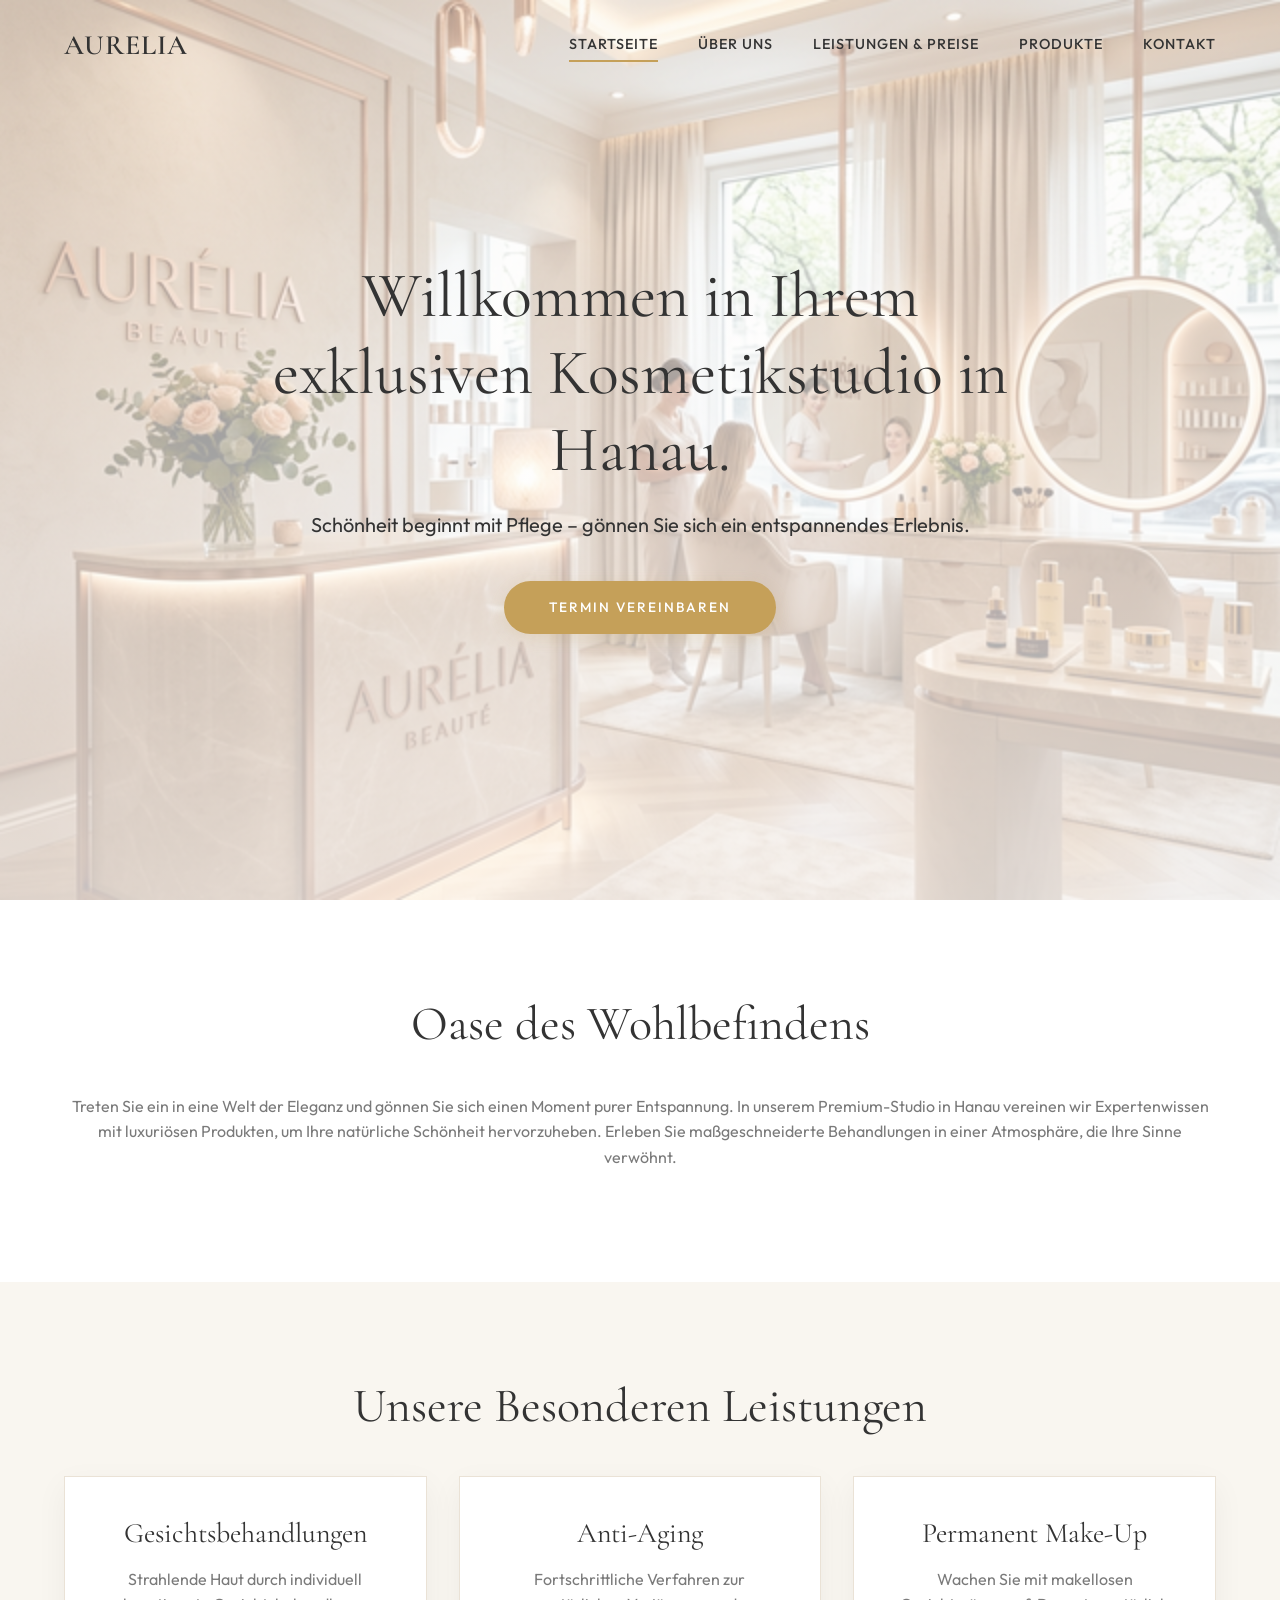
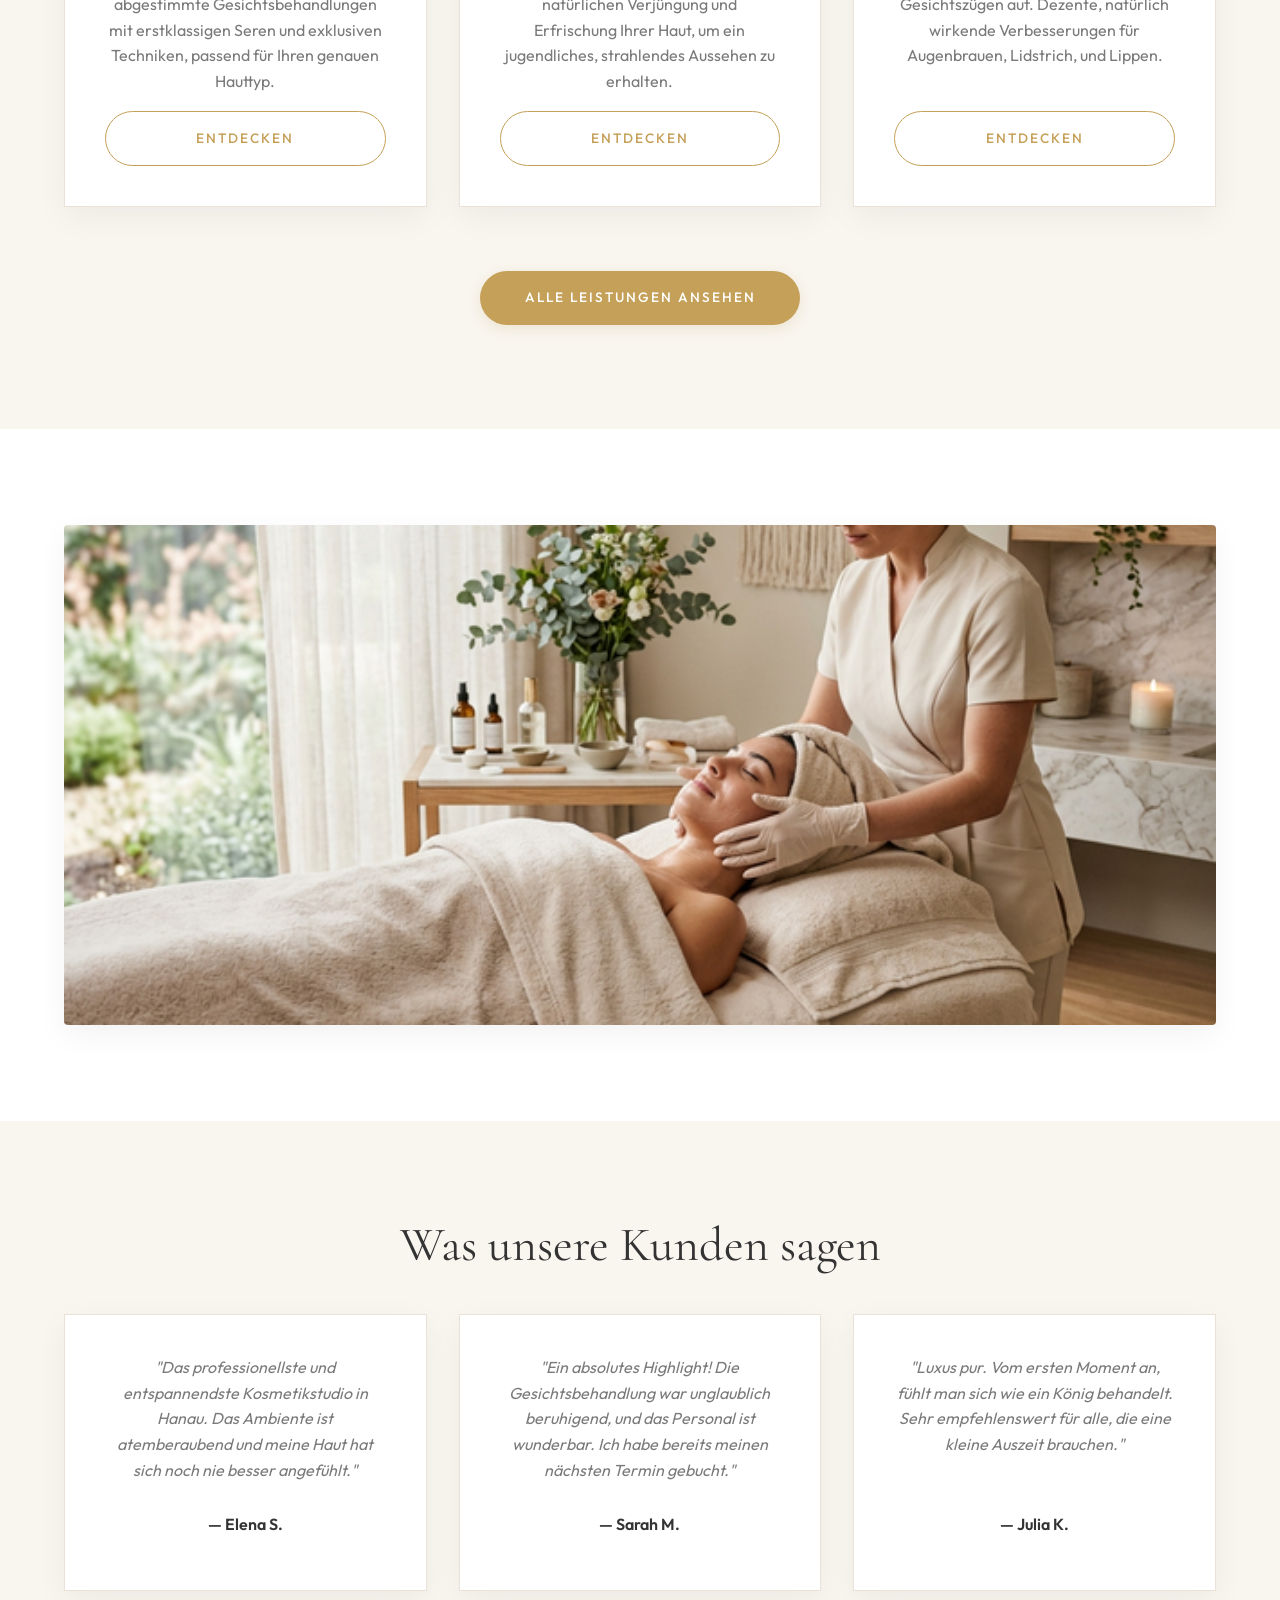
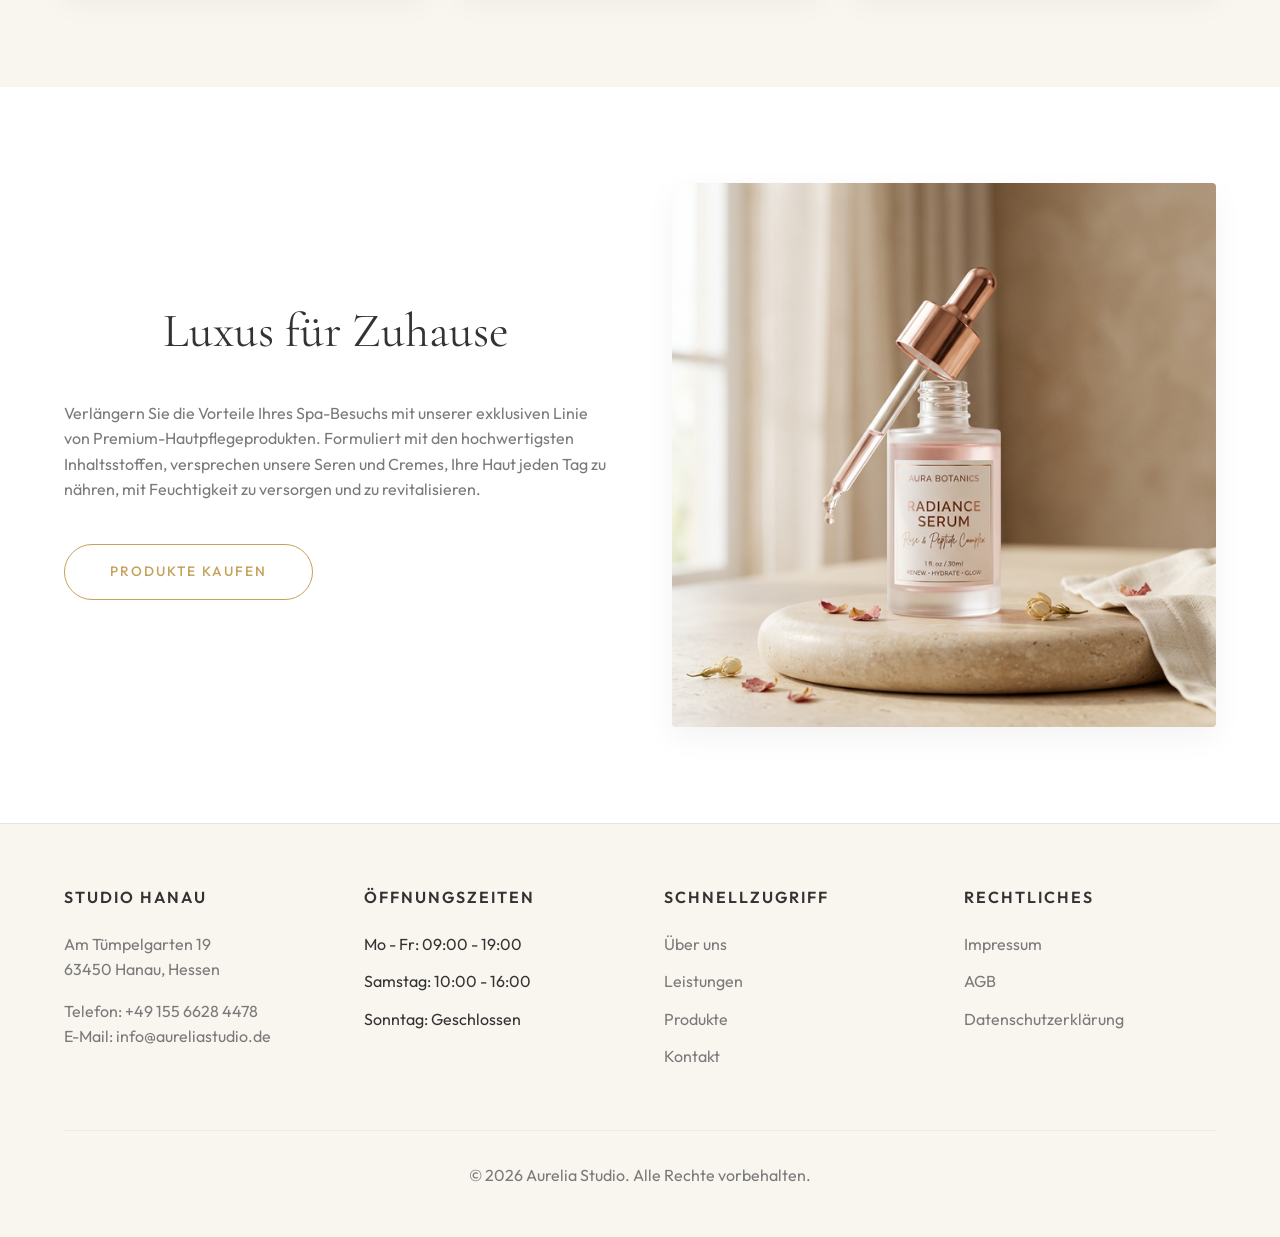
==== index.html @ 26c637f9 "Kosmetik Projekt hochgeladen" ====
<!DOCTYPE html>
<html lang="en">

<head>
    <meta charset="UTF-8">
    <meta name="viewport" content="width=device-width, initial-scale=1.0">
    <title>Exclusive Beauty Studio | Hanau</title>
    <!-- Google Fonts -->
    <link rel="preconnect" href="https://fonts.googleapis.com">
    <link rel="preconnect" href="https://fonts.gstatic.com" crossorigin>
    <link
        href="https://fonts.googleapis.com/css2?family=Cormorant+Garamond:ital,wght@0,300;0,400;0,500;0,600;0,700;1,400&family=Outfit:wght@300;400;500;600&display=swap"
        rel="stylesheet">
    <!-- CSS -->
    <link rel="stylesheet" href="css/styles.css">
</head>

<body>

    <!-- Header Navigation -->
    <header>
        <div class="container nav-container">
            <a href="index.html" class="logo">AURELIA</a>
            <nav class="nav-links">
                <a href="index.html">Startseite</a>
                <a href="about.html">Über uns</a>
                <a href="services.html">Leistungen & Preise</a>
                <a href="products.html">Produkte</a>
                <a href="contact.html">Kontakt</a>
            </nav>
            <button class="mobile-menu-btn">
                <span></span>
                <span></span>
                <span></span>
            </button>
        </div>
    </header>

    <main>
        <!-- Hero Section -->
        <section class="hero">
            <img src="assets/home_hero_studio_1772187780330.png" alt="Cosmetic Studio Hanau" class="hero-img">
            <div class="hero-overlay"></div>
            <div class="container hero-content animate-on-scroll">
                <h1>Willkommen in Ihrem exklusiven Kosmetikstudio in Hanau.</h1>
                <p>Schönheit beginnt mit Pflege – gönnen Sie sich ein entspannendes Erlebnis.</p>
                <a href="contact.html" class="btn btn-primary">Termin vereinbaren</a>
            </div>
        </section>

        <!-- Short Studio Introduction -->
        <section class="section">
            <div class="container text-center max-w-800 animate-on-scroll">
                <h2>Oase des Wohlbefindens</h2>
                <p>Treten Sie ein in eine Welt der Eleganz und gönnen Sie sich einen Moment purer Entspannung. In
                    unserem Premium-Studio
                    in Hanau vereinen wir Expertenwissen mit luxuriösen Produkten, um Ihre natürliche Schönheit
                    hervorzuheben.
                    Erleben Sie maßgeschneiderte Behandlungen in einer Atmosphäre, die Ihre Sinne verwöhnt.</p>
            </div>
        </section>

        <!-- Service Preview -->
        <section class="section section-bg-beige">
            <div class="container">
                <h2 class="animate-on-scroll">Unsere Besonderen Leistungen</h2>
                <div class="grid grid-3">
                    <div class="card animate-on-scroll">
                        <h3>Gesichtsbehandlungen</h3>
                        <p>Strahlende Haut durch individuell abgestimmte Gesichtsbehandlungen mit erstklassigen Seren
                            und exklusiven Techniken, passend
                            für Ihren genauen Hauttyp.</p>
                        <a href="services.html" class="btn btn-outline" style="margin-top:auto;">Entdecken</a>
                    </div>
                    <div class="card animate-on-scroll" style="transition-delay: 0.1s;">
                        <h3>Anti-Aging</h3>
                        <p>Fortschrittliche Verfahren zur natürlichen Verjüngung und Erfrischung Ihrer Haut, um ein
                            jugendliches, strahlendes Aussehen zu erhalten.</p>
                        <a href="services.html" class="btn btn-outline" style="margin-top:auto;">Entdecken</a>
                    </div>
                    <div class="card animate-on-scroll" style="transition-delay: 0.2s;">
                        <h3>Permanent Make-Up</h3>
                        <p>Wachen Sie mit makellosen Gesichtszügen auf. Dezente, natürlich wirkende Verbesserungen für
                            Augenbrauen, Lidstrich,
                            und Lippen.</p>
                        <a href="services.html" class="btn btn-outline" style="margin-top:auto;">Entdecken</a>
                    </div>
                </div>
                <div class="text-center" style="margin-top: 4rem;">
                    <a href="services.html" class="btn btn-primary animate-on-scroll">Alle Leistungen ansehen</a>
                </div>
            </div>
        </section>

        <!-- Highlight Image Section -->
        <section class="section text-center">
            <div class="container">
                <img src="assets/services_treatment_1772187810376.png" alt="Relaxing Facial Treatment"
                    style="width: 100%; max-height: 500px; object-fit: cover; border-radius: 4px; box-shadow: var(--shadow-subtle);"
                    class="animate-on-scroll">
            </div>
        </section>

        <!-- Testimonials -->
        <section class="section section-bg-beige">
            <div class="container">
                <h2 class="animate-on-scroll">Was unsere Kunden sagen</h2>
                <div class="grid grid-3">
                    <div class="card animate-on-scroll">
                        <p style="font-style: italic; margin-bottom: 2rem;">"Das professionellste und entspannendste
                            Kosmetikstudio in Hanau. Das Ambiente ist atemberaubend und meine Haut hat sich noch nie
                            besser angefühlt."</p>
                        <h4 style="margin-top:auto; font-family: var(--font-body); font-weight:600;">— Elena S.</h4>
                    </div>
                    <div class="card animate-on-scroll" style="transition-delay: 0.1s;">
                        <p style="font-style: italic; margin-bottom: 2rem;">"Ein absolutes Highlight! Die
                            Gesichtsbehandlung
                            war unglaublich beruhigend, und das Personal ist wunderbar. Ich habe bereits meinen nächsten
                            Termin gebucht."
                        </p>
                        <h4 style="margin-top:auto; font-family: var(--font-body); font-weight:600;">— Sarah M.</h4>
                    </div>
                    <div class="card animate-on-scroll" style="transition-delay: 0.2s;">
                        <p style="font-style: italic; margin-bottom: 2rem;">"Luxus pur. Vom ersten Moment an,
                            fühlt man sich wie ein König behandelt. Sehr empfehlenswert für alle, die eine kleine
                            Auszeit brauchen."</p>
                        <h4 style="margin-top:auto; font-family: var(--font-body); font-weight:600;">— Julia K.</h4>
                    </div>
                </div>
            </div>
        </section>

        <!-- Product Highlight Preview -->
        <section class="section">
            <div class="container">
                <div style="display: flex; flex-wrap: wrap; align-items: center; gap: 4rem;">
                    <div style="flex: 1; min-width: 300px;" class="animate-on-scroll">
                        <h2>Luxus für Zuhause</h2>
                        <p>Verlängern Sie die Vorteile Ihres Spa-Besuchs mit unserer exklusiven Linie von
                            Premium-Hautpflegeprodukten.
                            Formuliert mit den hochwertigsten Inhaltsstoffen, versprechen unsere Seren und Cremes, Ihre
                            Haut jeden Tag zu nähren,
                            mit Feuchtigkeit zu versorgen und zu revitalisieren.</p>
                        <br>
                        <a href="products.html" class="btn btn-outline">Produkte kaufen</a>
                    </div>
                    <div style="flex: 1; min-width: 300px;" class="animate-on-scroll">
                        <img src="assets/premium_serum_1772187792490.png" alt="Premium Facial Serum"
                            style="width: 100%; border-radius: 4px; box-shadow: var(--shadow-subtle);">
                    </div>
                </div>
            </div>
        </section>
    </main>

    <!-- Global Footer -->
    <footer>
        <div class="container">
            <div class="footer-grid">
                <div class="footer-col">
                    <h4>Studio Hanau</h4>
                    <p>Am Tümpelgarten 19<br>63450 Hanau, Hessen</p>
                    <p style="margin-top: 1rem;">Telefon: +49 155 6628 4478<br>E-Mail: <a
                            href="mailto:info@webtech-agentur.de"
                            style="text-transform: none; letter-spacing: normal;">info@aureliastudio.de</a></p>
                </div>
                <div class="footer-col">
                    <h4>Öffnungszeiten</h4>
                    <ul>
                        <li>Mo - Fr: 09:00 - 19:00</li>
                        <li>Samstag: 10:00 - 16:00</li>
                        <li>Sonntag: Geschlossen</li>
                    </ul>
                </div>
                <div class="footer-col">
                    <h4>Schnellzugriff</h4>
                    <ul>
                        <li><a href="about.html">Über uns</a></li>
                        <li><a href="services.html">Leistungen</a></li>
                        <li><a href="products.html">Produkte</a></li>
                        <li><a href="contact.html">Kontakt</a></li>
                    </ul>
                </div>
                <div class="footer-col">
                    <h4>Rechtliches</h4>
                    <ul>
                        <li><a href="imprint.html">Impressum</a></li>
                        <li><a href="terms.html">AGB</a></li>
                        <li><a href="privacy.html">Datenschutzerklärung</a></li>
                    </ul>
                </div>
            </div>
            <div class="footer-bottom">
                <p>&copy; 2026 Aurelia Studio. Alle Rechte vorbehalten.</p>
            </div>
        </div>
    </footer>

    <script src="js/scripts.js"></script>
</body>

</html>
---- css/styles.css ----
:root {
  /* Color Palette */
  --color-beige: #F9F6F0;
  /* Soft, warm beige for backgrounds */
  --color-beige-dark: #EAE2D6;
  --color-rose: #E6C8C3;
  /* Elegant feminine rose */
  --color-rose-dark: #D4AFA9;
  --color-white: #FFFFFF;
  --color-gold: #C5A059;
  /* Luxury gold accent */
  --color-gold-light: #DFBA73;
  --color-gold-dark: #A88645;
  /* Darker champagne-gold for hover states */
  --color-text-dark: #333333;
  /* Dark gray for readability */
  --color-text-light: #7A7A7A;
  /* Softer text for secondary information */

  /* Typography */
  --font-heading: 'Cormorant Garamond', serif;
  --font-body: 'Outfit', sans-serif;

  /* Transitions & Shadows */
  --transition-smooth: all 0.4s cubic-bezier(0.25, 0.8, 0.25, 1);
  --shadow-subtle: 0 10px 30px rgba(0, 0, 0, 0.05);
  --shadow-hover: 0 15px 40px rgba(0, 0, 0, 0.08);
}

* {
  margin: 0;
  padding: 0;
  box-sizing: border-box;
}

html {
  font-size: 16px;
  scroll-behavior: smooth;
}

body {
  font-family: var(--font-body);
  color: var(--color-text-dark);
  background-color: var(--color-white);
  line-height: 1.6;
  overflow-x: hidden;
}

/* Typography Base */
h1,
h2,
h3,
h4,
h5,
h6 {
  font-family: var(--font-heading);
  font-weight: 400;
  line-height: 1.2;
  margin-bottom: 1rem;
  color: var(--color-text-dark);
}

h1 {
  font-size: clamp(2.5rem, 5vw, 4.5rem);
}

h2 {
  font-size: clamp(2rem, 4vw, 3rem);
  text-align: center;
  margin-bottom: 2.5rem;
}

h3 {
  font-size: 1.75rem;
}

p {
  margin-bottom: 1rem;
  font-size: 1rem;
  color: var(--color-text-light);
}

a {
  text-decoration: none;
  color: inherit;
  transition: var(--transition-smooth);
}

ul {
  list-style: none;
}

img {
  max-width: 100%;
  height: auto;
  display: block;
}

/* Layout Utilities */
.container {
  width: 90%;
  max-width: 1200px;
  margin: 0 auto;
}

.section {
  padding: 6rem 0;
}

.section-bg-beige {
  background-color: var(--color-beige);
}

.text-center {
  text-align: center;
}

/* Header & Navigation */
header {
  position: fixed;
  top: 0;
  left: 0;
  width: 100%;
  z-index: 1000;
  background-color: transparent;
  transition: var(--transition-smooth);
}

header.scrolled {
  background-color: rgba(255, 255, 255, 0.95);
  backdrop-filter: blur(10px);
  box-shadow: 0 2px 10px rgba(0, 0, 0, 0.05);
}

.nav-container {
  display: flex;
  justify-content: space-between;
  align-items: center;
  height: 90px;
}

.logo {
  font-family: var(--font-heading);
  font-size: 1.75rem;
  font-weight: 600;
  color: var(--color-text-dark);
  letter-spacing: 1px;
}

.nav-links {
  display: flex;
  gap: 2.5rem;
}

.nav-links a {
  font-size: 0.9rem;
  text-transform: uppercase;
  letter-spacing: 1px;
  font-weight: 500;
  position: relative;
}

.nav-links a::after {
  content: '';
  position: absolute;
  bottom: -5px;
  left: 0;
  width: 0;
  height: 2px;
  background-color: var(--color-gold);
  transition: var(--transition-smooth);
}

.nav-links a:hover::after,
.nav-links a.active::after {
  width: 100%;
}

.mobile-menu-btn {
  display: none;
  background: none;
  border: none;
  cursor: pointer;
}

.mobile-menu-btn span {
  display: block;
  width: 25px;
  height: 2px;
  background-color: var(--color-text-dark);
  margin: 5px 0;
  transition: var(--transition-smooth);
}

/* Buttons */
.btn {
  display: inline-block;
  padding: 1rem 2.8rem;
  font-family: var(--font-body);
  font-size: 0.85rem;
  text-transform: uppercase;
  letter-spacing: 2px;
  font-weight: 500;
  border: none;
  border-radius: 50px;
  /* Elegant pill shape */
  cursor: pointer;
  transition: all 0.5s cubic-bezier(0.4, 0, 0.2, 1);
  text-align: center;
  position: relative;
  overflow: hidden;
  z-index: 1;
}

.btn-primary {
  background-color: var(--color-gold);
  color: var(--color-white);
  box-shadow: 0 4px 15px rgba(197, 160, 89, 0.2);
}

.btn-primary::before {
  content: '';
  position: absolute;
  top: 0;
  left: 0;
  width: 100%;
  height: 100%;
  background-color: var(--color-gold-dark);
  /* Rich champagne gold */
  z-index: -1;
  transition: all 0.6s cubic-bezier(0.25, 1, 0.5, 1);
  opacity: 0;
}

.btn-primary:hover {
  color: var(--color-white);
  transform: translateY(-2px);
  box-shadow: 0 8px 25px rgba(168, 134, 69, 0.35);
  /* Subtle champagne shadow */
}

.btn-primary:hover::before {
  opacity: 1;
}

.btn-primary:active {
  transform: translateY(0);
  box-shadow: 0 4px 15px rgba(168, 134, 69, 0.25);
}

.btn-primary:active::before {
  background-color: #9C7C40;
  /* Slightly darker on click */
}

.btn-outline {
  background-color: transparent;
  color: var(--color-gold);
  border: 1px solid var(--color-gold);
}

.btn-outline::before {
  content: '';
  position: absolute;
  top: 0;
  left: 0;
  width: 100%;
  height: 100%;
  background-color: var(--color-gold-dark);
  z-index: -1;
  transition: all 0.6s cubic-bezier(0.25, 1, 0.5, 1);
  opacity: 0;
}

.btn-outline:hover {
  color: var(--color-white);
  transform: translateY(-2px);
  border-color: var(--color-gold-dark);
  box-shadow: 0 8px 20px rgba(168, 134, 69, 0.3);
}

.btn-outline:hover::before {
  opacity: 1;
}

.btn-outline:active {
  transform: translateY(0);
  box-shadow: 0 4px 15px rgba(168, 134, 69, 0.2);
}

.btn-outline:active::before {
  background-color: #9C7C40;
}

/* Hero Section */
.hero {
  position: relative;
  height: 100vh;
  min-height: 600px;
  display: flex;
  align-items: center;
  justify-content: center;
  text-align: center;
  overflow: hidden;
  background-color: var(--color-beige);
}

.hero-img {
  position: absolute;
  top: 0;
  left: 0;
  width: 100%;
  height: 100%;
  object-fit: cover;
  z-index: 1;
  opacity: 0.8;
  /* Slight overlay */
}

.hero-overlay {
  position: absolute;
  top: 0;
  left: 0;
  width: 100%;
  height: 100%;
  background: linear-gradient(rgba(255, 255, 255, 0.4), rgba(255, 255, 255, 0.7));
  z-index: 2;
}

.hero-content {
  position: relative;
  z-index: 3;
  max-width: 800px;
  padding: 0 20px;
}

.hero-content h1 {
  margin-bottom: 20px;
}

.hero-content p {
  font-size: 1.25rem;
  color: var(--color-text-dark);
  margin-bottom: 40px;
}

/* Page Headers (Other pages) */
.page-header {
  height: 50vh;
  min-height: 400px;
  position: relative;
  display: flex;
  align-items: center;
  justify-content: center;
  text-align: center;
  background-color: var(--color-beige);
  margin-top: 0;
  /* Header overlaps */
}

/* Animations */
.animate-on-scroll {
  opacity: 0;
  transform: translateY(30px);
  transition: opacity 0.8s ease-out, transform 0.8s ease-out;
}

.animate-on-scroll.is-visible {
  opacity: 1;
  transform: translateY(0);
}

/* Cards (Services, Products, Testimonials) */
.grid {
  display: grid;
  gap: 2rem;
}

.grid-3 {
  grid-template-columns: repeat(auto-fit, minmax(300px, 1fr));
}

.card {
  background-color: var(--color-white);
  padding: 2.5rem;
  text-align: center;
  transition: var(--transition-smooth);
  box-shadow: var(--shadow-subtle);
  border: 1px solid var(--color-beige-dark);
  display: flex;
  flex-direction: column;
  height: 100%;
}

.card:hover {
  transform: translateY(-10px);
  box-shadow: var(--shadow-hover);
  border-color: var(--color-rose);
}

/* Footer */
footer {
  background-color: var(--color-beige);
  padding: 4rem 0 2rem;
  border-top: 1px solid var(--color-beige-dark);
}

.footer-grid {
  display: grid;
  grid-template-columns: repeat(auto-fit, minmax(250px, 1fr));
  gap: 3rem;
  margin-bottom: 3rem;
}

.footer-col h4 {
  font-family: var(--font-body);
  font-weight: 600;
  font-size: 1rem;
  text-transform: uppercase;
  letter-spacing: 2px;
  margin-bottom: 1.5rem;
}

.footer-col ul li {
  margin-bottom: 0.75rem;
}

.footer-col a {
  color: var(--color-text-light);
}

.footer-col a:hover {
  color: var(--color-gold);
}

.footer-bottom {
  text-align: center;
  padding-top: 2rem;
  border-top: 1px solid rgba(0, 0, 0, 0.05);
  font-size: 0.9rem;
  color: var(--color-text-light);
}

/* Forms */
.form-group {
  margin-bottom: 2rem;
}

.form-group label {
  display: block;
  margin-bottom: 0.5rem;
  font-weight: 500;
  color: var(--color-text-dark);
}

.form-control {
  width: 100%;
  padding: 1rem;
  border: 1px solid var(--color-beige-dark);
  border-radius: 4px;
  font-family: var(--font-body);
  font-size: 1rem;
  transition: var(--transition-smooth);
}

.form-control:focus {
  outline: none;
  border-color: var(--color-gold);
  box-shadow: 0 0 0 2px rgba(197, 160, 89, 0.2);
}

textarea.form-control {
  resize: vertical;
  min-height: 150px;
}

/* Responsive */
@media (max-width: 768px) {
  .nav-links {
    position: fixed;
    top: 0;
    right: -100%;
    width: 250px;
    height: 100vh;
    background-color: var(--color-white);
    flex-direction: column;
    justify-content: center;
    align-items: center;
    transition: var(--transition-smooth);
    box-shadow: -5px 0 15px rgba(0, 0, 0, 0.05);
  }

  .nav-links.active {
    right: 0;
  }

  .mobile-menu-btn {
    display: block;
    z-index: 1001;
    /* Above mobile menu */
  }

  .mobile-menu-btn.active span:nth-child(1) {
    transform: translateY(7px) rotate(45deg);
  }

  .mobile-menu-btn.active span:nth-child(2) {
    opacity: 0;
  }

  .mobile-menu-btn.active span:nth-child(3) {
    transform: translateY(-7px) rotate(-45deg);
  }
}
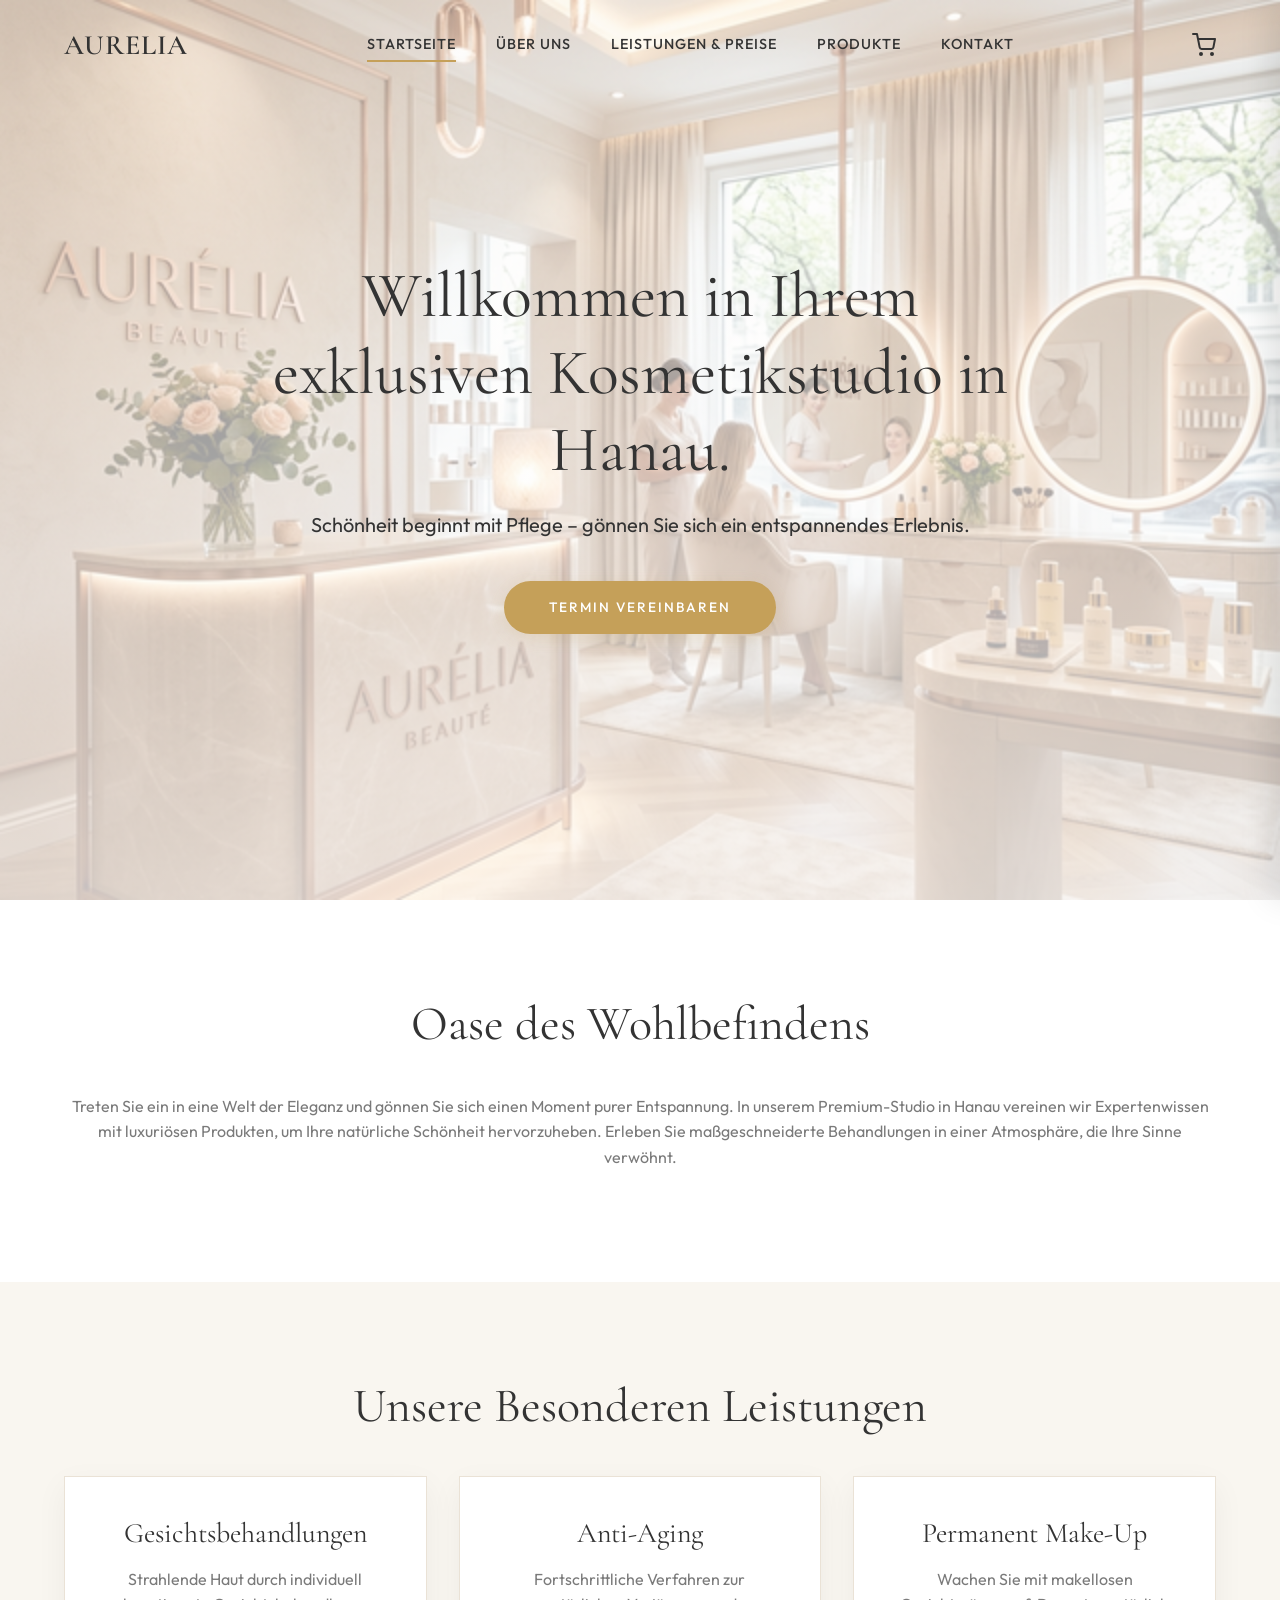
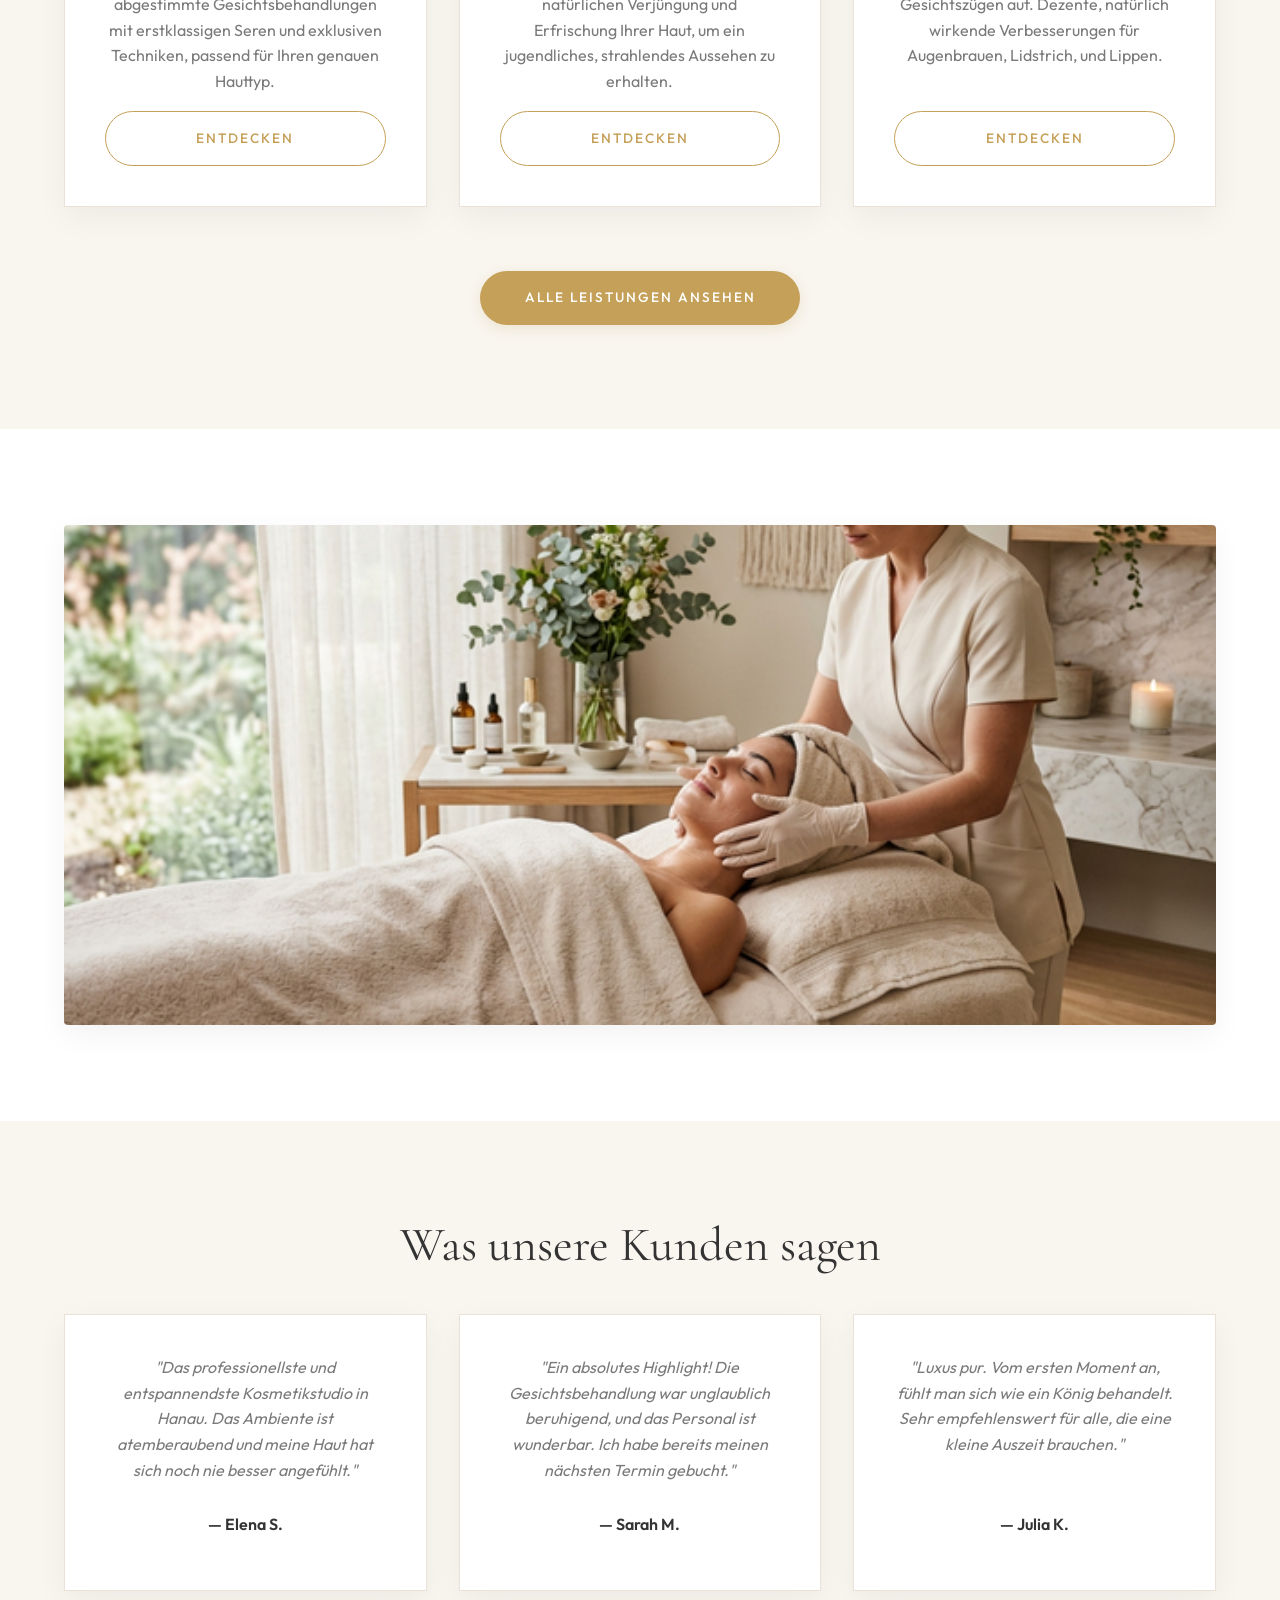
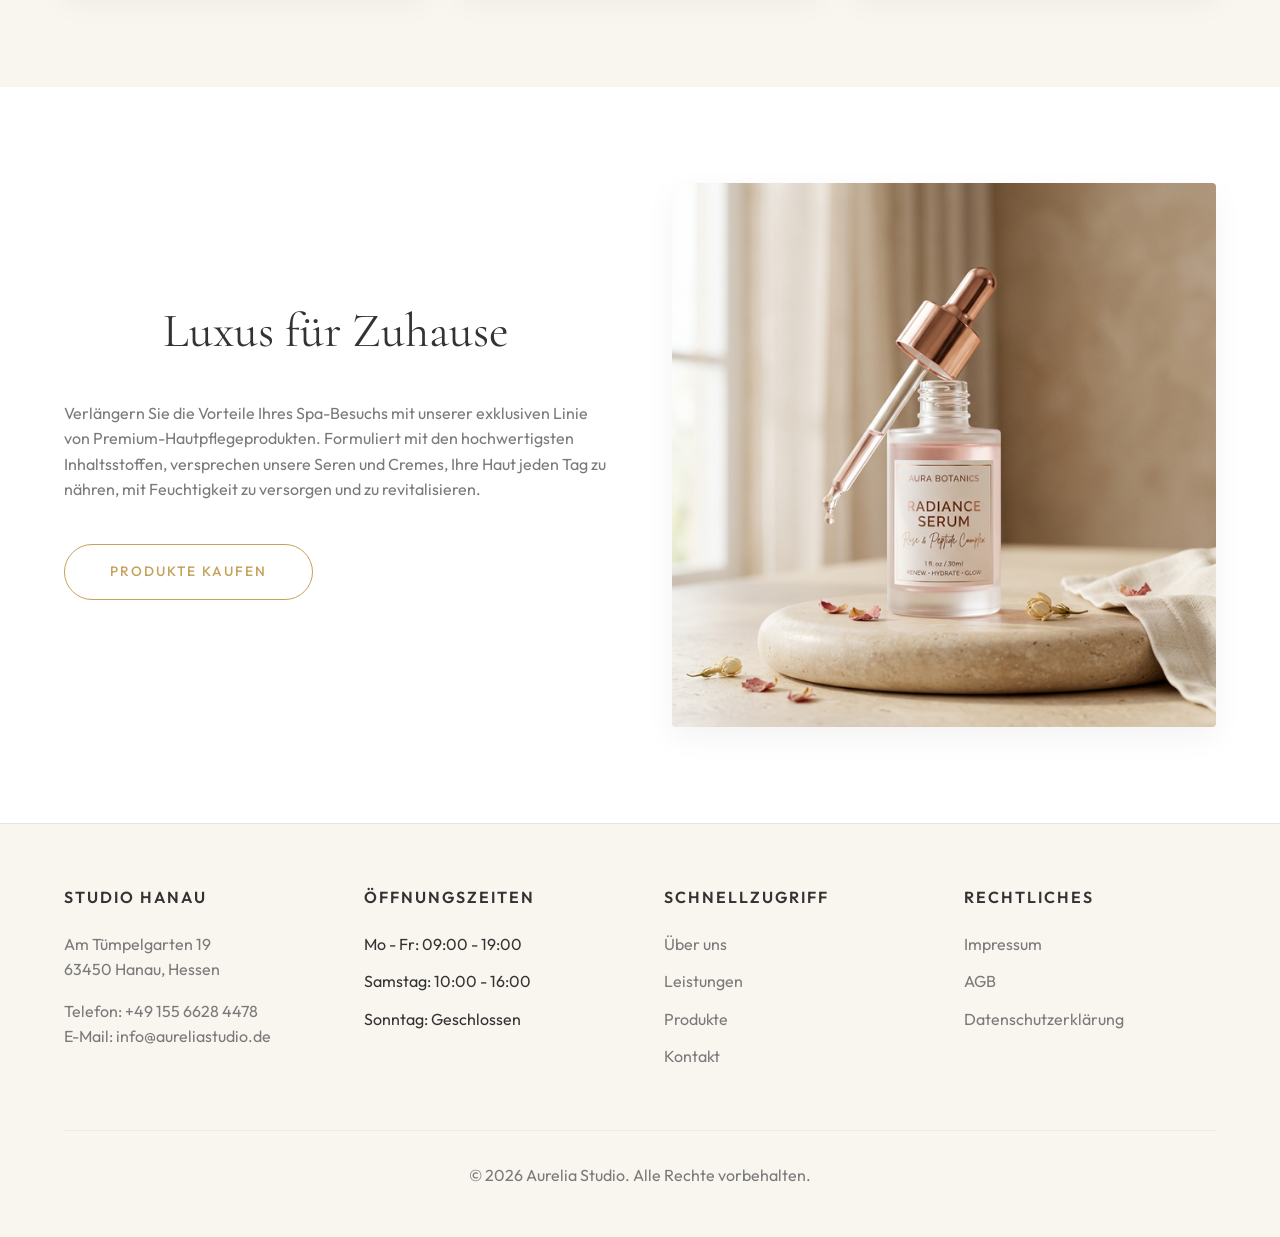
==== commit 2730f2c6: "Updated website changes" ====
--- a/index.html
+++ b/index.html
@@ -28,11 +28,22 @@
                 <a href="products.html">Produkte</a>
                 <a href="contact.html">Kontakt</a>
             </nav>
-            <button class="mobile-menu-btn">
-                <span></span>
-                <span></span>
-                <span></span>
-            </button>
+            <div class="nav-actions">
+                <div class="cart-icon-wrapper">
+                    <svg viewBox="0 0 24 24" fill="none" stroke="currentColor" stroke-width="2" stroke-linecap="round"
+                        stroke-linejoin="round">
+                        <circle cx="9" cy="21" r="1"></circle>
+                        <circle cx="20" cy="21" r="1"></circle>
+                        <path d="M1 1h4l2.68 13.39a2 2 0 0 0 2 1.61h9.72a2 2 0 0 0 2-1.61L23 6H6"></path>
+                    </svg>
+                    <span class="cart-badge">0</span>
+                </div>
+                <button class="mobile-menu-btn">
+                    <span></span>
+                    <span></span>
+                    <span></span>
+                </button>
+            </div>
         </div>
     </header>
 
@@ -196,7 +207,33 @@
         </div>
     </footer>
 
+        <!-- Cart Drawer & Overlay -->
+    <div id="cart-overlay"></div>
+    <div id="cart-drawer">
+        <div class="cart-header">
+            <h2>Warenkorb</h2>
+            <button class="cart-close">
+                <svg width="24" height="24" viewBox="0 0 24 24" fill="none" stroke="currentColor" stroke-width="2">
+                    <line x1="18" y1="6" x2="6" y2="18"></line>
+                    <line x1="6" y1="6" x2="18" y2="18"></line>
+                </svg>
+            </button>
+        </div>
+        <div class="cart-items">
+            <!-- Items will be injected by JavaScript -->
+        </div>
+        <div class="cart-footer">
+            <div class="cart-subtotal">
+                <span>Zwischensumme</span>
+                <span class="cart-subtotal-amount">�0.00</span>
+            </div>
+            <a href="checkout.html" class="btn btn-primary">Zur Kasse</a>
+            <button class="btn btn-outline cart-close">Weiter einkaufen</button>
+        </div>
+    </div>
+
     <script src="js/scripts.js"></script>
+    <script src="js/cart.js"></script>
 </body>
 
-</html>+</html>
--- a/css/styles.css
+++ b/css/styles.css
@@ -16,6 +16,7 @@
   /* Dark gray for readability */
   --color-text-light: #7A7A7A;
   /* Softer text for secondary information */
+  --color-overlay: rgba(0, 0, 0, 0.4);
 
   /* Typography */
   --font-heading: 'Cormorant Garamond', serif;
@@ -130,6 +131,47 @@
   background-color: rgba(255, 255, 255, 0.95);
   backdrop-filter: blur(10px);
   box-shadow: 0 2px 10px rgba(0, 0, 0, 0.05);
+}
+
+.nav-actions {
+  display: flex;
+  align-items: center;
+  gap: 1.5rem;
+}
+
+.cart-icon-wrapper {
+  position: relative;
+  cursor: pointer;
+  display: flex;
+  align-items: center;
+}
+
+.cart-icon-wrapper svg {
+  width: 24px;
+  height: 24px;
+  stroke: var(--color-text-dark);
+  transition: var(--transition-smooth);
+}
+
+.cart-icon-wrapper:hover svg {
+  stroke: var(--color-gold);
+}
+
+.cart-badge {
+  position: absolute;
+  top: -8px;
+  right: -8px;
+  background-color: var(--color-gold);
+  color: var(--color-white);
+  font-size: 0.7rem;
+  font-weight: 600;
+  width: 18px;
+  height: 18px;
+  border-radius: 50%;
+  display: flex;
+  align-items: center;
+  justify-content: center;
+  pointer-events: none;
 }
 
 .nav-container {
@@ -511,4 +553,183 @@
   .mobile-menu-btn.active span:nth-child(3) {
     transform: translateY(-7px) rotate(-45deg);
   }
-}+}
+/* Cart Drawer Styles */
+#cart-overlay {
+  position: fixed;
+  top: 0;
+  left: 0;
+  width: 100%;
+  height: 100%;
+  background-color: var(--color-overlay);
+  backdrop-filter: blur(4px);
+  z-index: 2000;
+  opacity: 0;
+  visibility: hidden;
+  transition: var(--transition-smooth);
+}
+
+#cart-overlay.active {
+  opacity: 1;
+  visibility: visible;
+}
+
+#cart-drawer {
+  position: fixed;
+  top: 0;
+  right: -400px;
+  width: 400px;
+  max-width: 100%;
+  height: 100%;
+  background-color: var(--color-white);
+  z-index: 2001;
+  box-shadow: -10px 0 30px rgba(0, 0, 0, 0.1);
+  transition: all 0.5s cubic-bezier(0.25, 1, 0.5, 1);
+  display: flex;
+  flex-direction: column;
+}
+
+#cart-drawer.active {
+  right: 0;
+}
+
+.cart-header {
+  padding: 2rem;
+  border-bottom: 1px solid var(--color-beige-dark);
+  display: flex;
+  justify-content: space-between;
+  align-items: center;
+}
+
+.cart-header h2 {
+  margin-bottom: 0;
+  font-size: 1.5rem;
+  text-align: left;
+}
+
+.cart-close {
+  background: none;
+  border: none;
+  cursor: pointer;
+  padding: 0.5rem;
+  color: var(--color-text-dark);
+  transition: var(--transition-smooth);
+}
+
+.cart-close:hover {
+  color: var(--color-gold);
+  transform: rotate(90deg);
+}
+
+.cart-items {
+  flex-grow: 1;
+  overflow-y: auto;
+  padding: 2rem;
+}
+
+.empty-cart-msg {
+  text-align: center;
+  color: var(--color-text-light);
+  margin-top: 3rem;
+}
+
+.cart-item {
+  display: flex;
+  gap: 1.5rem;
+  margin-bottom: 2rem;
+  position: relative;
+  padding-bottom: 1.5rem;
+  border-bottom: 1px solid var(--color-beige);
+}
+
+.cart-item-img {
+  width: 80px;
+  height: 80px;
+  border-radius: 4px;
+  overflow: hidden;
+  background-color: var(--color-beige);
+}
+
+.cart-item-img img {
+  width: 100%;
+  height: 100%;
+  object-fit: cover;
+}
+
+.cart-item-info {
+  flex-grow: 1;
+}
+
+.cart-item-info h4 {
+  font-size: 1rem;
+  margin-bottom: 0.25rem;
+  font-family: var(--font-body);
+  font-weight: 600;
+}
+
+.cart-item-price {
+  color: var(--color-gold);
+  font-weight: 500;
+  margin-bottom: 0.75rem;
+}
+
+.cart-item-qty {
+  display: flex;
+  align-items: center;
+  gap: 1rem;
+}
+
+.qty-btn {
+  background-color: var(--color-beige);
+  border: none;
+  width: 24px;
+  height: 24px;
+  border-radius: 4px;
+  cursor: pointer;
+  display: flex;
+  align-items: center;
+  justify-content: center;
+  font-weight: 600;
+  transition: var(--transition-smooth);
+}
+
+.qty-btn:hover {
+  background-color: var(--color-beige-dark);
+}
+
+.cart-item-remove {
+  background: none;
+  border: none;
+  color: var(--color-text-light);
+  cursor: pointer;
+  transition: var(--transition-smooth);
+  padding: 0.25rem;
+}
+
+.cart-item-remove:hover {
+  color: #ff4d4d;
+}
+
+.cart-footer {
+  padding: 2rem;
+  border-top: 1px solid var(--color-beige-dark);
+  background-color: var(--color-beige);
+}
+
+.cart-subtotal {
+  display: flex;
+  justify-content: space-between;
+  margin-bottom: 1.5rem;
+  font-size: 1.1rem;
+  font-weight: 600;
+}
+
+.cart-subtotal-amount {
+  color: var(--color-gold);
+  font-size: 1.25rem;
+}
+
+.cart-footer .btn {
+  width: 100%;
+  margin-bottom: 1rem;
+}
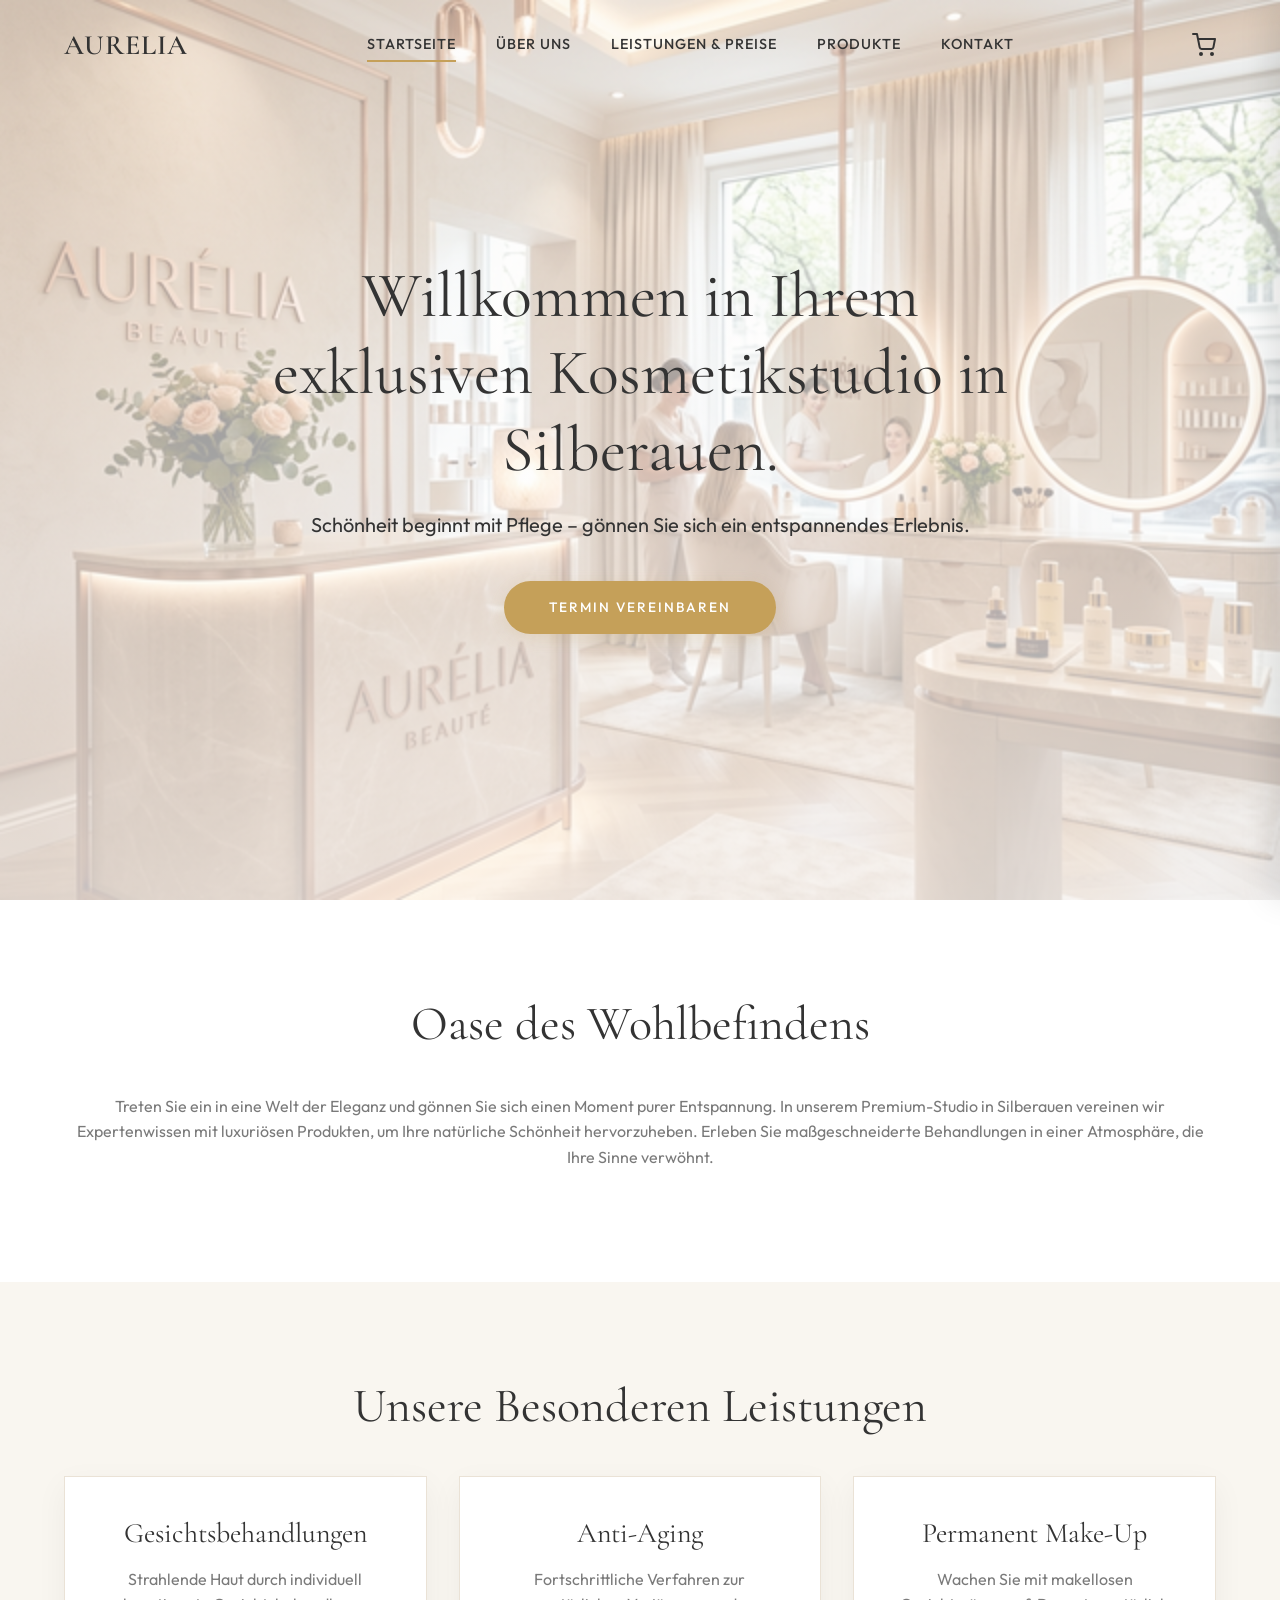
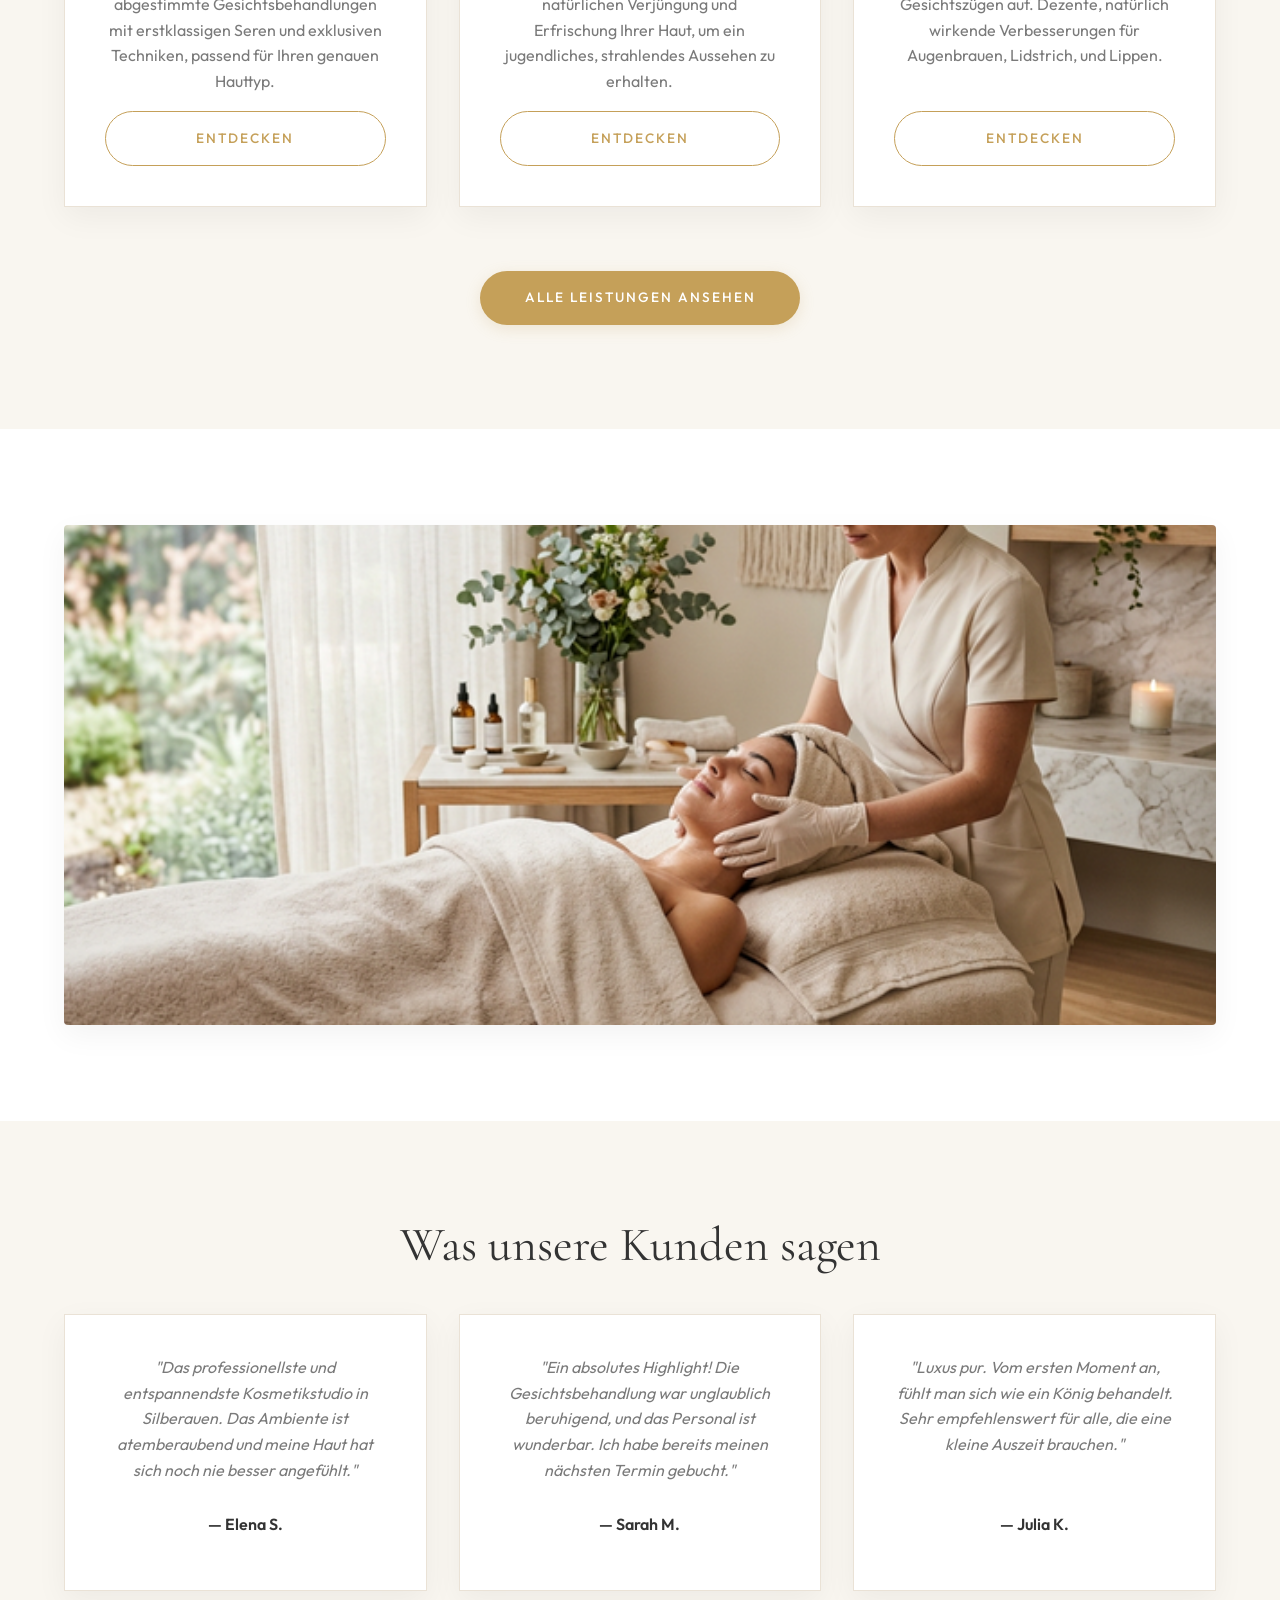
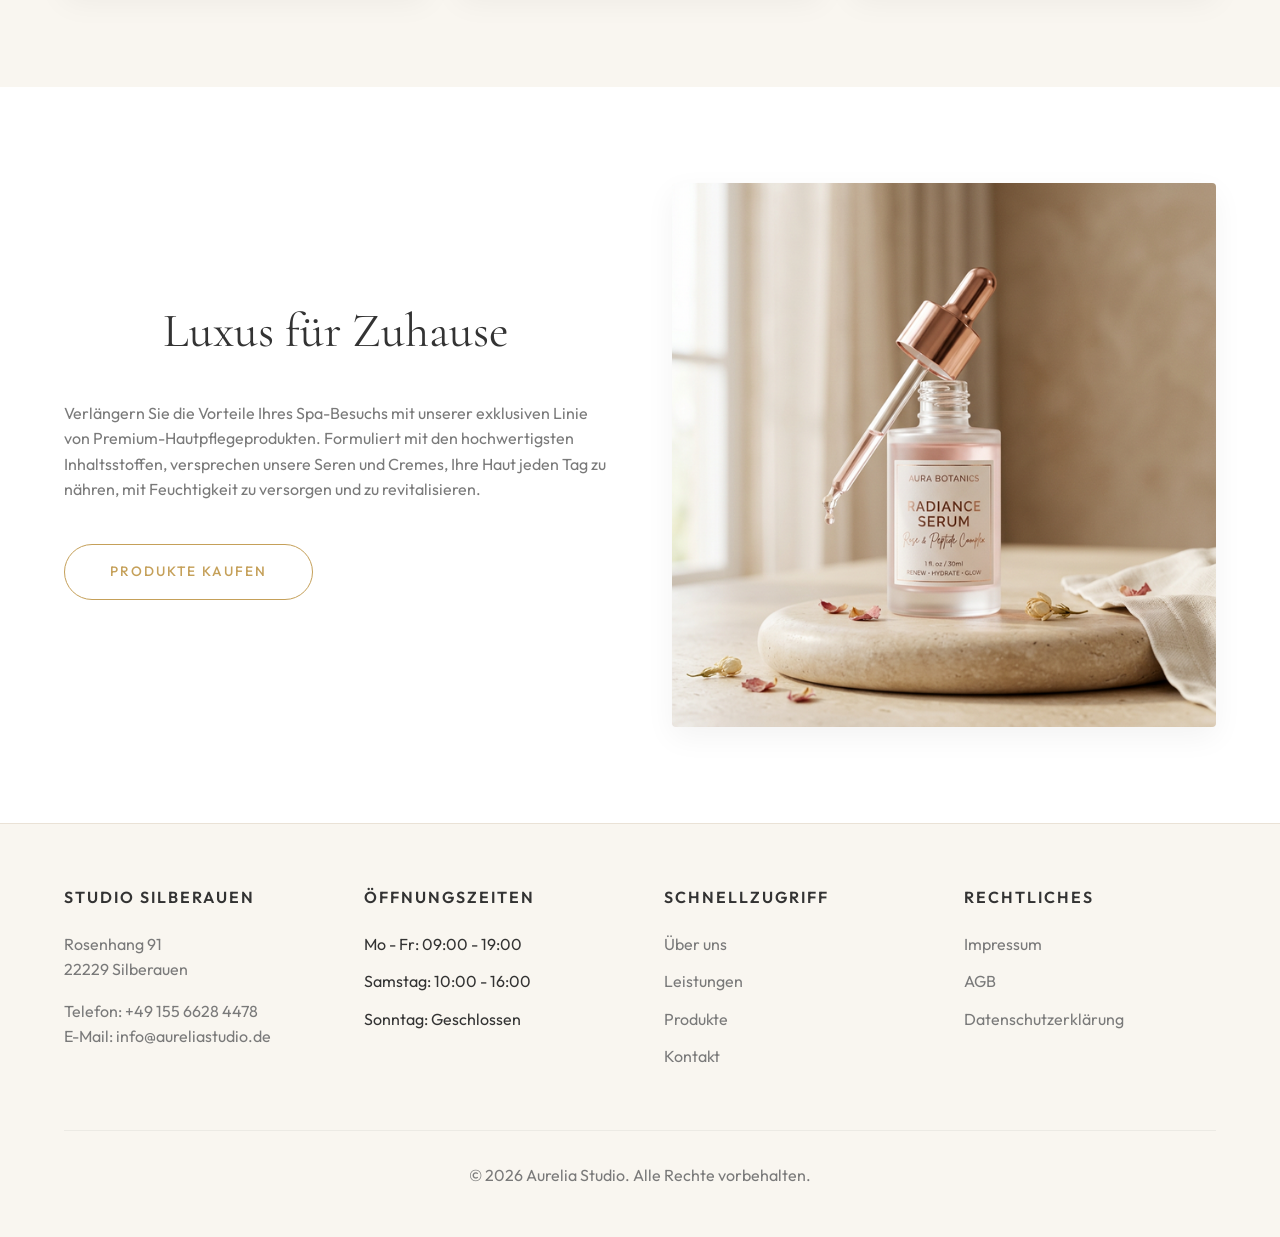
==== commit fbcdf47f: "feat: implement premium credit card payment option in checkout" ====
--- a/index.html
+++ b/index.html
@@ -1,10 +1,10 @@
-<!DOCTYPE html>
+﻿<!DOCTYPE html>
 <html lang="en">
 
 <head>
     <meta charset="UTF-8">
     <meta name="viewport" content="width=device-width, initial-scale=1.0">
-    <title>Exclusive Beauty Studio | Hanau</title>
+    <title>Exclusive Beauty Studio | Silberauen</title>
     <!-- Google Fonts -->
     <link rel="preconnect" href="https://fonts.googleapis.com">
     <link rel="preconnect" href="https://fonts.gstatic.com" crossorigin>
@@ -13,6 +13,7 @@
         rel="stylesheet">
     <!-- CSS -->
     <link rel="stylesheet" href="css/styles.css">
+    <link rel='icon' type='image/png' href='favicon.png'>
 </head>
 
 <body>
@@ -50,10 +51,10 @@
     <main>
         <!-- Hero Section -->
         <section class="hero">
-            <img src="assets/home_hero_studio_1772187780330.png" alt="Cosmetic Studio Hanau" class="hero-img">
+            <img src="assets/home_hero_studio_1772187780330.png" alt="Cosmetic Studio Silberauen" class="hero-img">
             <div class="hero-overlay"></div>
             <div class="container hero-content animate-on-scroll">
-                <h1>Willkommen in Ihrem exklusiven Kosmetikstudio in Hanau.</h1>
+                <h1>Willkommen in Ihrem exklusiven Kosmetikstudio in Silberauen.</h1>
                 <p>Schönheit beginnt mit Pflege – gönnen Sie sich ein entspannendes Erlebnis.</p>
                 <a href="contact.html" class="btn btn-primary">Termin vereinbaren</a>
             </div>
@@ -65,7 +66,7 @@
                 <h2>Oase des Wohlbefindens</h2>
                 <p>Treten Sie ein in eine Welt der Eleganz und gönnen Sie sich einen Moment purer Entspannung. In
                     unserem Premium-Studio
-                    in Hanau vereinen wir Expertenwissen mit luxuriösen Produkten, um Ihre natürliche Schönheit
+                    in Silberauen vereinen wir Expertenwissen mit luxuriösen Produkten, um Ihre natürliche Schönheit
                     hervorzuheben.
                     Erleben Sie maßgeschneiderte Behandlungen in einer Atmosphäre, die Ihre Sinne verwöhnt.</p>
             </div>
@@ -119,7 +120,7 @@
                 <div class="grid grid-3">
                     <div class="card animate-on-scroll">
                         <p style="font-style: italic; margin-bottom: 2rem;">"Das professionellste und entspannendste
-                            Kosmetikstudio in Hanau. Das Ambiente ist atemberaubend und meine Haut hat sich noch nie
+                            Kosmetikstudio in Silberauen. Das Ambiente ist atemberaubend und meine Haut hat sich noch nie
                             besser angefühlt."</p>
                         <h4 style="margin-top:auto; font-family: var(--font-body); font-weight:600;">— Elena S.</h4>
                     </div>
@@ -169,8 +170,8 @@
         <div class="container">
             <div class="footer-grid">
                 <div class="footer-col">
-                    <h4>Studio Hanau</h4>
-                    <p>Am Tümpelgarten 19<br>63450 Hanau, Hessen</p>
+                    <h4>Studio Silberauen</h4>
+                    <p>Rosenhang 91<br>22229 Silberauen</p>
                     <p style="margin-top: 1rem;">Telefon: +49 155 6628 4478<br>E-Mail: <a
                             href="mailto:info@webtech-agentur.de"
                             style="text-transform: none; letter-spacing: normal;">info@aureliastudio.de</a></p>
@@ -228,7 +229,6 @@
                 <span class="cart-subtotal-amount">�0.00</span>
             </div>
             <a href="checkout.html" class="btn btn-primary">Zur Kasse</a>
-            <button class="btn btn-outline cart-close">Weiter einkaufen</button>
         </div>
     </div>
 
@@ -237,3 +237,4 @@
 </body>
 
 </html>
+
